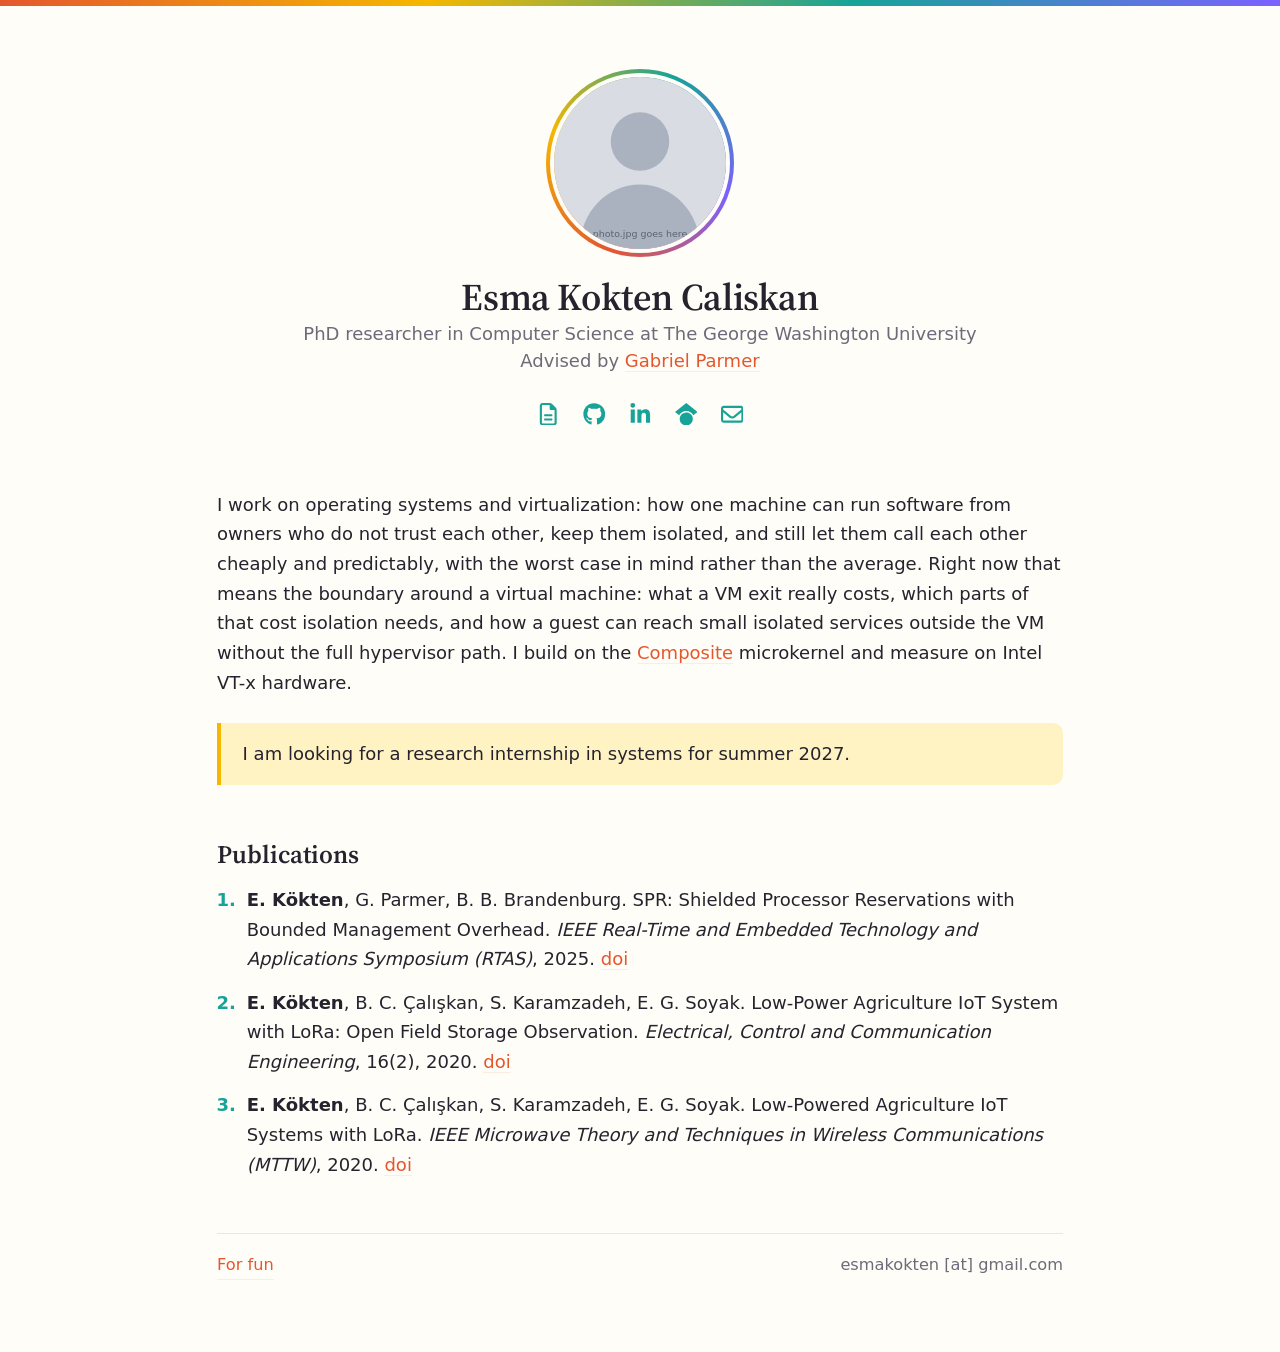
==== index.html @ 6504c2cf "Shorter About, internship callout, brighter palette About cut to one research-only paragraph; the in" ====
<!doctype html>
<html lang="en">
<head>
  <meta charset="utf-8">
  <meta name="viewport" content="width=device-width, initial-scale=1">
  <title>Esma Kokten Caliskan</title>
  <meta name="description" content="Esma Kokten Caliskan, PhD researcher in Computer Science at The George Washington University. Operating systems, virtualization, isolation, real-time systems.">
  <meta name="color-scheme" content="light dark">
  <link rel="preconnect" href="https://fonts.googleapis.com">
  <link rel="preconnect" href="https://fonts.gstatic.com" crossorigin>
  <link rel="stylesheet" href="https://fonts.googleapis.com/css2?family=Source+Serif+4:opsz,wght@8..60,600&display=swap">
  <link rel="stylesheet" href="style.css">
  <!-- Icons: Font Awesome Free 6.5.1, https://fontawesome.com, CC BY 4.0 -->
</head>
<body>
<main>

  <header class="top">
    <!-- Photo: replace photo.svg with a square photo.jpg (about 400x400) and change the src below. -->
    <div class="photo-ring"><img class="photo" src="photo.svg" alt="" width="160" height="160"></div>
    <div>
      <h1>Esma Kokten Caliskan</h1>
      <p class="role">
        PhD researcher in Computer Science at The George Washington University<br>
        Advised by <a href="https://faculty.cs.gwu.edu/gparmer/">Gabriel Parmer</a>
      </p>
    </div>
    <ul class="icons" aria-label="Links">
      <li><a href="cv.pdf" title="CV (PDF)" aria-label="CV (PDF)">
        <svg viewBox="0 0 384 512" aria-hidden="true"><path fill="currentColor" d="M64 464c-8.8 0-16-7.2-16-16V64c0-8.8 7.2-16 16-16H224v80c0 17.7 14.3 32 32 32h80V448c0 8.8-7.2 16-16 16H64zM64 0C28.7 0 0 28.7 0 64V448c0 35.3 28.7 64 64 64H320c35.3 0 64-28.7 64-64V154.5c0-17-6.7-33.3-18.7-45.3L274.7 18.7C262.7 6.7 246.5 0 229.5 0H64zm56 256c-13.3 0-24 10.7-24 24s10.7 24 24 24H264c13.3 0 24-10.7 24-24s-10.7-24-24-24H120zm0 96c-13.3 0-24 10.7-24 24s10.7 24 24 24H264c13.3 0 24-10.7 24-24s-10.7-24-24-24H120z"/></svg>
      </a></li>
      <li><a href="https://github.com/esmakokten" title="GitHub" aria-label="GitHub">
        <svg viewBox="0 0 496 512" aria-hidden="true"><path fill="currentColor" d="M165.9 397.4c0 2-2.3 3.6-5.2 3.6-3.3.3-5.6-1.3-5.6-3.6 0-2 2.3-3.6 5.2-3.6 3-.3 5.6 1.3 5.6 3.6zm-31.1-4.5c-.7 2 1.3 4.3 4.3 4.9 2.6 1 5.6 0 6.2-2s-1.3-4.3-4.3-5.2c-2.6-.7-5.5.3-6.2 2.3zm44.2-1.7c-2.9.7-4.9 2.6-4.6 4.9.3 2 2.9 3.3 5.9 2.6 2.9-.7 4.9-2.6 4.6-4.6-.3-1.9-3-3.2-5.9-2.9zM244.8 8C106.1 8 0 113.3 0 252c0 110.9 69.8 205.8 169.5 239.2 12.8 2.3 17.3-5.6 17.3-12.1 0-6.2-.3-40.4-.3-61.4 0 0-70 15-84.7-29.8 0 0-11.4-29.1-27.8-36.6 0 0-22.9-15.7 1.6-15.4 0 0 24.9 2 38.6 25.8 21.9 38.6 58.6 27.5 72.9 20.9 2.3-16 8.8-27.1 16-33.7-55.9-6.2-112.3-14.3-112.3-110.5 0-27.5 7.6-41.3 23.6-58.9-2.6-6.5-11.1-33.3 2.6-67.9 20.9-6.5 69 27 69 27 20-5.6 41.5-8.5 62.8-8.5s42.8 2.9 62.8 8.5c0 0 48.1-33.6 69-27 13.7 34.7 5.2 61.4 2.6 67.9 16 17.7 25.8 31.5 25.8 58.9 0 96.5-58.9 104.2-114.8 110.5 9.2 7.9 17 22.9 17 46.4 0 33.7-.3 75.4-.3 83.6 0 6.5 4.6 14.4 17.3 12.1C428.2 457.8 496 362.9 496 252 496 113.3 383.5 8 244.8 8zM97.2 352.9c-1.3 1-1 3.3.7 5.2 1.6 1.6 3.9 2.3 5.2 1 1.3-1 1-3.3-.7-5.2-1.6-1.6-3.9-2.3-5.2-1zm-10.8-8.1c-.7 1.3.3 2.9 2.3 3.9 1.6 1 3.6.7 4.3-.7.7-1.3-.3-2.9-2.3-3.9-2-.6-3.6-.3-4.3.7zm32.4 35.6c-1.6 1.3-1 4.3 1.3 6.2 2.3 2.3 5.2 2.6 6.5 1 1.3-1.3.7-4.3-1.3-6.2-2.2-2.3-5.2-2.6-6.5-1zm-11.4-14.7c-1.6 1-1.6 3.6 0 5.9 1.6 2.3 4.3 3.3 5.6 2.3 1.6-1.3 1.6-3.9 0-6.2-1.4-2.3-4-3.3-5.6-2z"/></svg>
      </a></li>
      <li><a href="https://www.linkedin.com/in/esmakokten" title="LinkedIn" aria-label="LinkedIn">
        <svg viewBox="0 0 448 512" aria-hidden="true"><path fill="currentColor" d="M100.28 448H7.4V148.9h92.88zM53.79 108.1C24.09 108.1 0 83.5 0 53.8a53.79 53.79 0 0 1 107.58 0c0 29.7-24.1 54.3-53.79 54.3zM447.9 448h-92.68V302.4c0-34.7-.7-79.2-48.29-79.2-48.29 0-55.69 37.7-55.69 76.7V448h-92.78V148.9h89.08v40.8h1.3c12.4-23.5 42.69-48.3 87.88-48.3 94 0 111.28 61.9 111.28 142.3V448z"/></svg>
      </a></li>
      <li><a href="https://scholar.google.com/scholar?q=%22E+K%C3%B6kten%22" title="Google Scholar" aria-label="Google Scholar">
        <svg viewBox="0 0 512 512" aria-hidden="true"><path fill="currentColor" d="M390.9 298.5c0 0 0 .1 .1 .1c9.2 19.4 14.4 41.1 14.4 64C405.3 445.1 338.5 512 256 512s-149.3-66.9-149.3-149.3c0-22.9 5.2-44.6 14.4-64h0c1.7-3.6 3.6-7.2 5.6-10.7c4.4-7.6 9.4-14.7 15-21.3c27.4-32.6 68.5-53.3 114.4-53.3c33.6 0 64.6 11.1 89.6 29.9c9.1 6.9 17.4 14.7 24.8 23.5c5.6 6.6 10.6 13.8 15 21.3c2 3.4 3.8 7 5.5 10.5zm26.4-18.8c-30.1-58.4-91-98.4-161.3-98.4s-131.2 40-161.3 98.4L0 202.7 256 0 512 202.7l-94.7 77.1z"/></svg>
      </a></li>
      <li><a href="mailto:esmakokten@gmail.com" title="Email" aria-label="Email">
        <svg viewBox="0 0 512 512" aria-hidden="true"><path fill="currentColor" d="M64 112c-8.8 0-16 7.2-16 16v22.1L220.5 291.7c20.7 17 50.4 17 71.1 0L464 150.1V128c0-8.8-7.2-16-16-16H64zM48 212.2V384c0 8.8 7.2 16 16 16H448c8.8 0 16-7.2 16-16V212.2L322 328.8c-38.4 31.5-93.7 31.5-132 0L48 212.2zM0 128C0 92.7 28.7 64 64 64H448c35.3 0 64 28.7 64 64V384c0 35.3-28.7 64-64 64H64c-35.3 0-64-28.7-64-64V128z"/></svg>
      </a></li>
    </ul>
  </header>

  <section aria-label="About">
    <p>I work on operating systems and virtualization: how one machine can run software from owners who do not trust each other, keep them isolated, and still let them call each other cheaply and predictably, with the worst case in mind rather than the average. Right now that means the boundary around a virtual machine: what a VM exit really costs, which parts of that cost isolation needs, and how a guest can reach small isolated services outside the VM without the full hypervisor path. I build on the <a href="https://composite.seas.gwu.edu/">Composite</a> microkernel and measure on Intel VT-x hardware.</p>
    <p class="callout">I am looking for a research internship in systems for summer 2027.</p>
  </section>

  <section aria-labelledby="pubs">
    <h2 id="pubs">Publications</h2>
    <ol class="pubs">
      <li><span class="me">E. Kökten</span>, G. Parmer, B. B. Brandenburg. SPR: Shielded Processor Reservations with Bounded Management Overhead. <i>IEEE Real-Time and Embedded Technology and Applications Symposium (RTAS)</i>, 2025. <a href="https://doi.org/10.1109/RTAS65571.2025.00008">doi</a></li>
      <li><span class="me">E. Kökten</span>, B. C. Çalışkan, S. Karamzadeh, E. G. Soyak. Low-Power Agriculture IoT System with LoRa: Open Field Storage Observation. <i>Electrical, Control and Communication Engineering</i>, 16(2), 2020. <a href="https://doi.org/10.2478/ecce-2020-0013">doi</a></li>
      <li><span class="me">E. Kökten</span>, B. C. Çalışkan, S. Karamzadeh, E. G. Soyak. Low-Powered Agriculture IoT Systems with LoRa. <i>IEEE Microwave Theory and Techniques in Wireless Communications (MTTW)</i>, 2020. <a href="https://doi.org/10.1109/MTTW51045.2020.9244927">doi</a></li>
    </ol>
  </section>

  <footer>
    <a href="fun.html">For fun</a>
    <span>esmakokten [at] gmail.com</span>
  </footer>

</main>
</body>
</html>
---- style.css ----
/* esmakokten.github.io — plain HTML and CSS, no build step. */

:root {
  --bg: #fffdf7;
  --fg: #26232e;
  --muted: #6f6a7a;
  --line: #ece7dd;
  --coral: #e4572e;
  --yellow: #f5b700;
  --teal: #17a398;
  --violet: #7b61ff;
  --accent: var(--coral);
  --accent-soft: rgba(228, 87, 46, 0.10);
  --icon: var(--teal);
  --callout-bg: #fff3c4;
  --callout-line: var(--yellow);
  --serif: "Source Serif 4", ui-serif, "Iowan Old Style", Georgia, "Times New Roman", serif;
  --sans: system-ui, -apple-system, "Segoe UI", Roboto, "Helvetica Neue", Arial, sans-serif;
}

@media (prefers-color-scheme: dark) {
  :root {
    --bg: #1b1a22;
    --fg: #ece9f1;
    --muted: #a39eb0;
    --line: #322f3c;
    --coral: #ff8a65;
    --yellow: #ffd54a;
    --teal: #4fd1c5;
    --violet: #a899ff;
    --accent-soft: rgba(255, 138, 101, 0.14);
    --callout-bg: rgba(255, 213, 74, 0.14);
  }
}

* { box-sizing: border-box; }

html { font-size: 18px; }

body {
  margin: 0;
  background: var(--bg);
  color: var(--fg);
  font-family: var(--sans);
  line-height: 1.65;
  -webkit-font-smoothing: antialiased;
}

/* A thin colour stripe along the top of every page */
body::before {
  content: "";
  display: block;
  height: 6px;
  background: linear-gradient(90deg, var(--coral), var(--yellow), var(--teal), var(--violet));
}

main {
  max-width: 50rem;
  margin: 0 auto;
  padding: 3.5rem 1.5rem 4rem;
  display: flex;
  flex-direction: column;
  gap: 3rem;
}

h1, h2, h3 {
  font-family: var(--serif);
  font-weight: 600;
  line-height: 1.2;
  margin: 0;
  text-wrap: balance;
}

h1 { font-size: 2.1rem; letter-spacing: -0.01em; }
h2 { font-size: 1.4rem; margin-bottom: 0.9rem; }

p { margin: 0; }
section p + p { margin-top: 0.9rem; }

a {
  color: var(--accent);
  text-decoration: none;
  border-bottom: 1px solid var(--accent-soft);
}
a:hover, a:focus-visible { border-bottom-color: var(--accent); }
a:focus-visible { outline: 2px solid var(--accent); outline-offset: 2px; }

/* Header: photo, name and links, all centered */

.top {
  display: flex;
  flex-direction: column;
  align-items: center;
  text-align: center;
  gap: 1rem;
}

.photo-ring {
  padding: 4px;
  border-radius: 50%;
  background: conic-gradient(from 200deg, var(--coral), var(--yellow), var(--teal), var(--violet), var(--coral));
}

.photo {
  width: 10rem;
  height: 10rem;
  border-radius: 50%;
  object-fit: cover;
  display: block;
  border: 4px solid var(--bg);
}

.role {
  color: var(--muted);
  line-height: 1.5;
}

.icons {
  list-style: none;
  margin: 0;
  padding: 0;
  display: flex;
  justify-content: center;
  gap: 0.15rem;
}

.icons a {
  display: grid;
  place-items: center;
  width: 2.4rem;
  height: 2.4rem;
  border: 0;
  border-radius: 0.5rem;
  color: var(--icon);
}
.icons a:hover, .icons a:focus-visible {
  color: var(--accent);
  background: var(--accent-soft);
}
.icons svg { width: 1.25rem; height: 1.25rem; }

/* Callout */

.callout {
  background: var(--callout-bg);
  border-left: 4px solid var(--callout-line);
  border-radius: 0 10px 10px 0;
  padding: 0.9rem 1.2rem;
  font-weight: 500;
}
section p + .callout { margin-top: 1.4rem; }

/* Publications */

.pubs {
  margin: 0;
  padding-left: 1.4rem;
  display: flex;
  flex-direction: column;
  gap: 0.75rem;
}
.pubs li { padding-left: 0.25rem; }
.pubs li::marker { color: var(--teal); font-weight: 600; }
.me { font-weight: 600; }

/* Footer: "For fun" on the left, email on the right */

footer {
  border-top: 1px solid var(--line);
  padding-top: 1rem;
  display: flex;
  justify-content: space-between;
  flex-wrap: wrap;
  gap: 0.5rem 1.5rem;
  color: var(--muted);
  font-size: 0.9rem;
}

/* For fun page */

.home { font-size: 0.95rem; color: var(--muted); align-self: flex-start; }
.page-title { font-size: 2rem; margin-bottom: 0.5rem; }
.fun {
  display: grid;
  grid-template-columns: repeat(auto-fill, minmax(14rem, 1fr));
  gap: 2rem;
  margin-top: 1.5rem;
}
.fun-item { display: flex; flex-direction: column; gap: 0.6rem; }
.fun-item h3 { font-size: 1.1rem; }
.fun-item p { font-size: 0.95rem; color: var(--muted); }
.ph {
  aspect-ratio: 4 / 3;
  width: 100%;
  border-radius: 10px;
  background: var(--line);
  display: grid;
  place-items: center;
  color: var(--muted);
  font-size: 0.85rem;
}
.fun-item:nth-child(1) .ph { background: rgba(228, 87, 46, 0.12); }
.fun-item:nth-child(2) .ph { background: rgba(23, 163, 152, 0.12); }
.fun-item:nth-child(3) .ph { background: rgba(123, 97, 255, 0.12); }

@media (max-width: 600px) {
  html { font-size: 16.5px; }
  main { padding-top: 2.5rem; }
  .photo { width: 8rem; height: 8rem; }
  h1 { font-size: 1.8rem; }
}

@media (prefers-reduced-motion: reduce) {
  * { transition: none !important; }
}
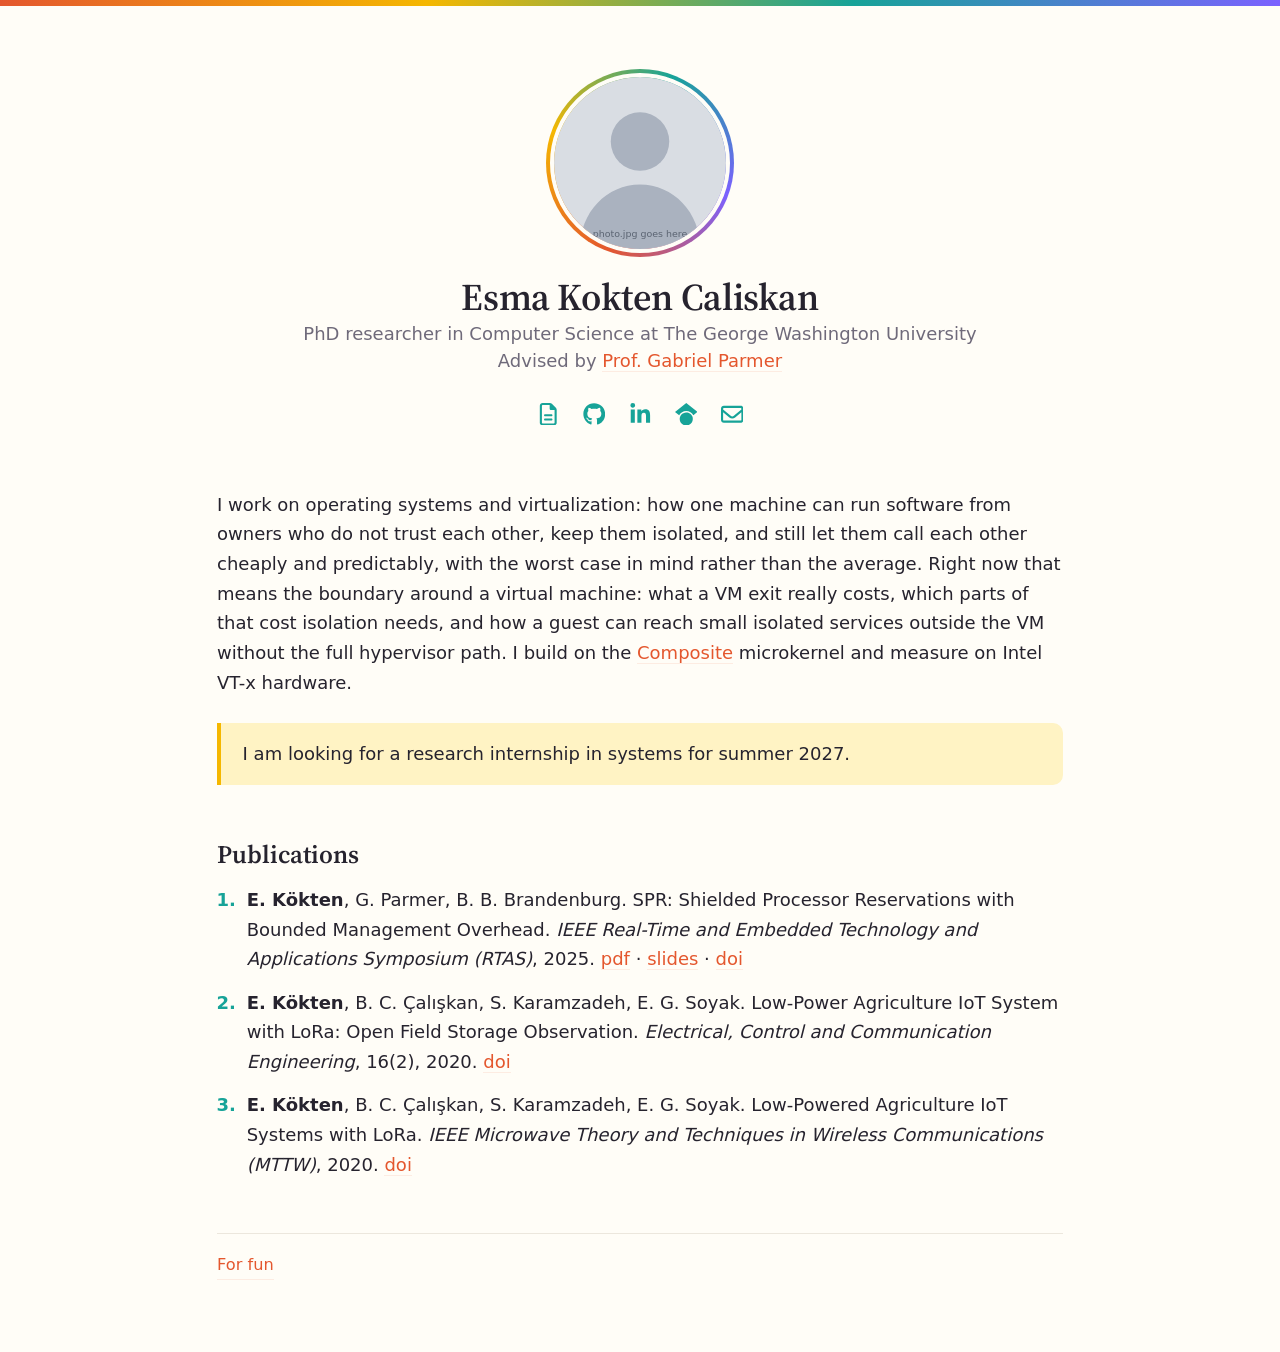
==== commit c0bd9946: "SPR paper and slides, Prof. title, email off the footer Adds papers/rtas25-spr.pdf (camera-ready, sa" ====
--- a/index.html
+++ b/index.html
@@ -22,7 +22,7 @@
       <h1>Esma Kokten Caliskan</h1>
       <p class="role">
         PhD researcher in Computer Science at The George Washington University<br>
-        Advised by <a href="https://faculty.cs.gwu.edu/gparmer/">Gabriel Parmer</a>
+        Advised by <a href="https://faculty.cs.gwu.edu/gparmer/">Prof. Gabriel Parmer</a>
       </p>
     </div>
     <ul class="icons" aria-label="Links">
@@ -52,7 +52,7 @@
   <section aria-labelledby="pubs">
     <h2 id="pubs">Publications</h2>
     <ol class="pubs">
-      <li><span class="me">E. Kökten</span>, G. Parmer, B. B. Brandenburg. SPR: Shielded Processor Reservations with Bounded Management Overhead. <i>IEEE Real-Time and Embedded Technology and Applications Symposium (RTAS)</i>, 2025. <a href="https://doi.org/10.1109/RTAS65571.2025.00008">doi</a></li>
+      <li><span class="me">E. Kökten</span>, G. Parmer, B. B. Brandenburg. SPR: Shielded Processor Reservations with Bounded Management Overhead. <i>IEEE Real-Time and Embedded Technology and Applications Symposium (RTAS)</i>, 2025. <a href="papers/rtas25-spr.pdf">pdf</a> · <a href="papers/rtas25-spr-slides.pdf">slides</a> · <a href="https://doi.org/10.1109/RTAS65571.2025.00008">doi</a></li>
       <li><span class="me">E. Kökten</span>, B. C. Çalışkan, S. Karamzadeh, E. G. Soyak. Low-Power Agriculture IoT System with LoRa: Open Field Storage Observation. <i>Electrical, Control and Communication Engineering</i>, 16(2), 2020. <a href="https://doi.org/10.2478/ecce-2020-0013">doi</a></li>
       <li><span class="me">E. Kökten</span>, B. C. Çalışkan, S. Karamzadeh, E. G. Soyak. Low-Powered Agriculture IoT Systems with LoRa. <i>IEEE Microwave Theory and Techniques in Wireless Communications (MTTW)</i>, 2020. <a href="https://doi.org/10.1109/MTTW51045.2020.9244927">doi</a></li>
     </ol>
@@ -60,7 +60,6 @@
 
   <footer>
     <a href="fun.html">For fun</a>
-    <span>esmakokten [at] gmail.com</span>
   </footer>
 
 </main>
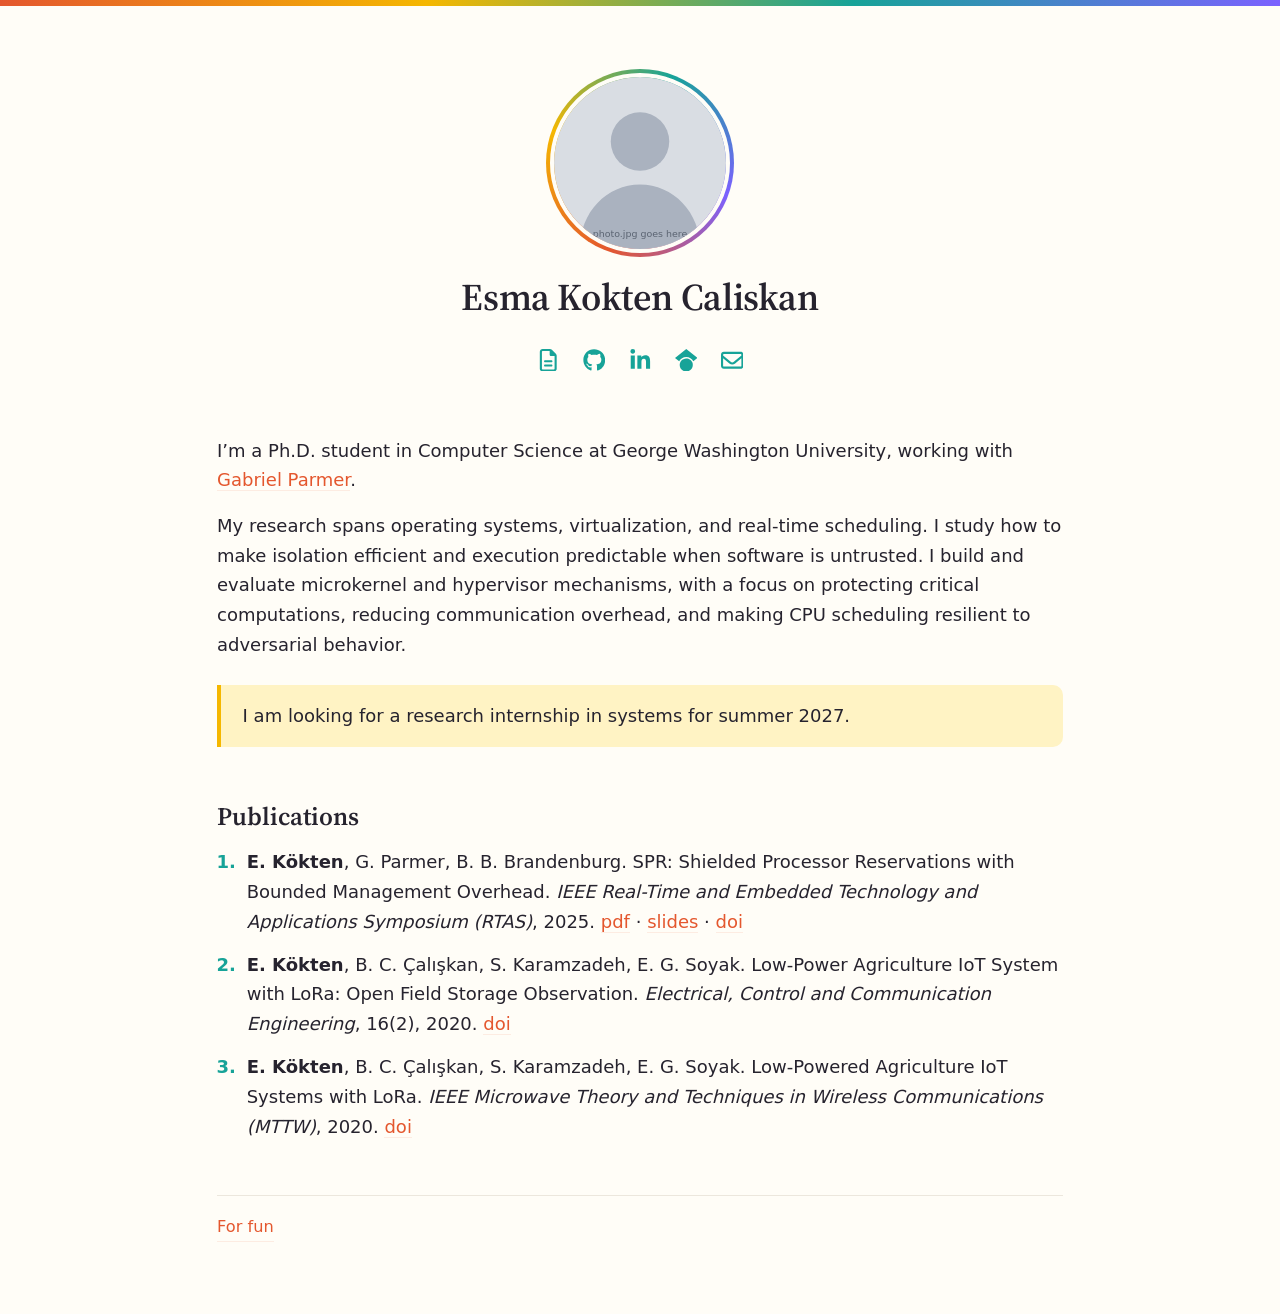
==== commit ef3532fd: "Drop the role line under the name; new intro text Co-Authored-By: Claude Fable 5.1 <noreply@anthropi" ====
--- a/index.html
+++ b/index.html
@@ -4,7 +4,7 @@
   <meta charset="utf-8">
   <meta name="viewport" content="width=device-width, initial-scale=1">
   <title>Esma Kokten Caliskan</title>
-  <meta name="description" content="Esma Kokten Caliskan, PhD researcher in Computer Science at The George Washington University. Operating systems, virtualization, isolation, real-time systems.">
+  <meta name="description" content="Esma Kokten Caliskan, Ph.D. student in Computer Science at George Washington University. Operating systems, virtualization, isolation, real-time scheduling.">
   <meta name="color-scheme" content="light dark">
   <link rel="preconnect" href="https://fonts.googleapis.com">
   <link rel="preconnect" href="https://fonts.gstatic.com" crossorigin>
@@ -18,13 +18,7 @@
   <header class="top">
     <!-- Photo: replace photo.svg with a square photo.jpg (about 400x400) and change the src below. -->
     <div class="photo-ring"><img class="photo" src="photo.svg" alt="" width="160" height="160"></div>
-    <div>
-      <h1>Esma Kokten Caliskan</h1>
-      <p class="role">
-        PhD researcher in Computer Science at The George Washington University<br>
-        Advised by <a href="https://faculty.cs.gwu.edu/gparmer/">Prof. Gabriel Parmer</a>
-      </p>
-    </div>
+    <h1>Esma Kokten Caliskan</h1>
     <ul class="icons" aria-label="Links">
       <li><a href="cv.pdf" title="CV (PDF)" aria-label="CV (PDF)">
         <svg viewBox="0 0 384 512" aria-hidden="true"><path fill="currentColor" d="M64 464c-8.8 0-16-7.2-16-16V64c0-8.8 7.2-16 16-16H224v80c0 17.7 14.3 32 32 32h80V448c0 8.8-7.2 16-16 16H64zM64 0C28.7 0 0 28.7 0 64V448c0 35.3 28.7 64 64 64H320c35.3 0 64-28.7 64-64V154.5c0-17-6.7-33.3-18.7-45.3L274.7 18.7C262.7 6.7 246.5 0 229.5 0H64zm56 256c-13.3 0-24 10.7-24 24s10.7 24 24 24H264c13.3 0 24-10.7 24-24s-10.7-24-24-24H120zm0 96c-13.3 0-24 10.7-24 24s10.7 24 24 24H264c13.3 0 24-10.7 24-24s-10.7-24-24-24H120z"/></svg>
@@ -45,7 +39,8 @@
   </header>
 
   <section aria-label="About">
-    <p>I work on operating systems and virtualization: how one machine can run software from owners who do not trust each other, keep them isolated, and still let them call each other cheaply and predictably, with the worst case in mind rather than the average. Right now that means the boundary around a virtual machine: what a VM exit really costs, which parts of that cost isolation needs, and how a guest can reach small isolated services outside the VM without the full hypervisor path. I build on the <a href="https://composite.seas.gwu.edu/">Composite</a> microkernel and measure on Intel VT-x hardware.</p>
+    <p>I’m a Ph.D. student in Computer Science at George Washington University, working with <a href="https://faculty.cs.gwu.edu/gparmer/">Gabriel Parmer</a>.</p>
+    <p>My research spans operating systems, virtualization, and real-time scheduling. I study how to make isolation efficient and execution predictable when software is untrusted. I build and evaluate microkernel and hypervisor mechanisms, with a focus on protecting critical computations, reducing communication overhead, and making CPU scheduling resilient to adversarial behavior.</p>
     <p class="callout">I am looking for a research internship in systems for summer 2027.</p>
   </section>
 
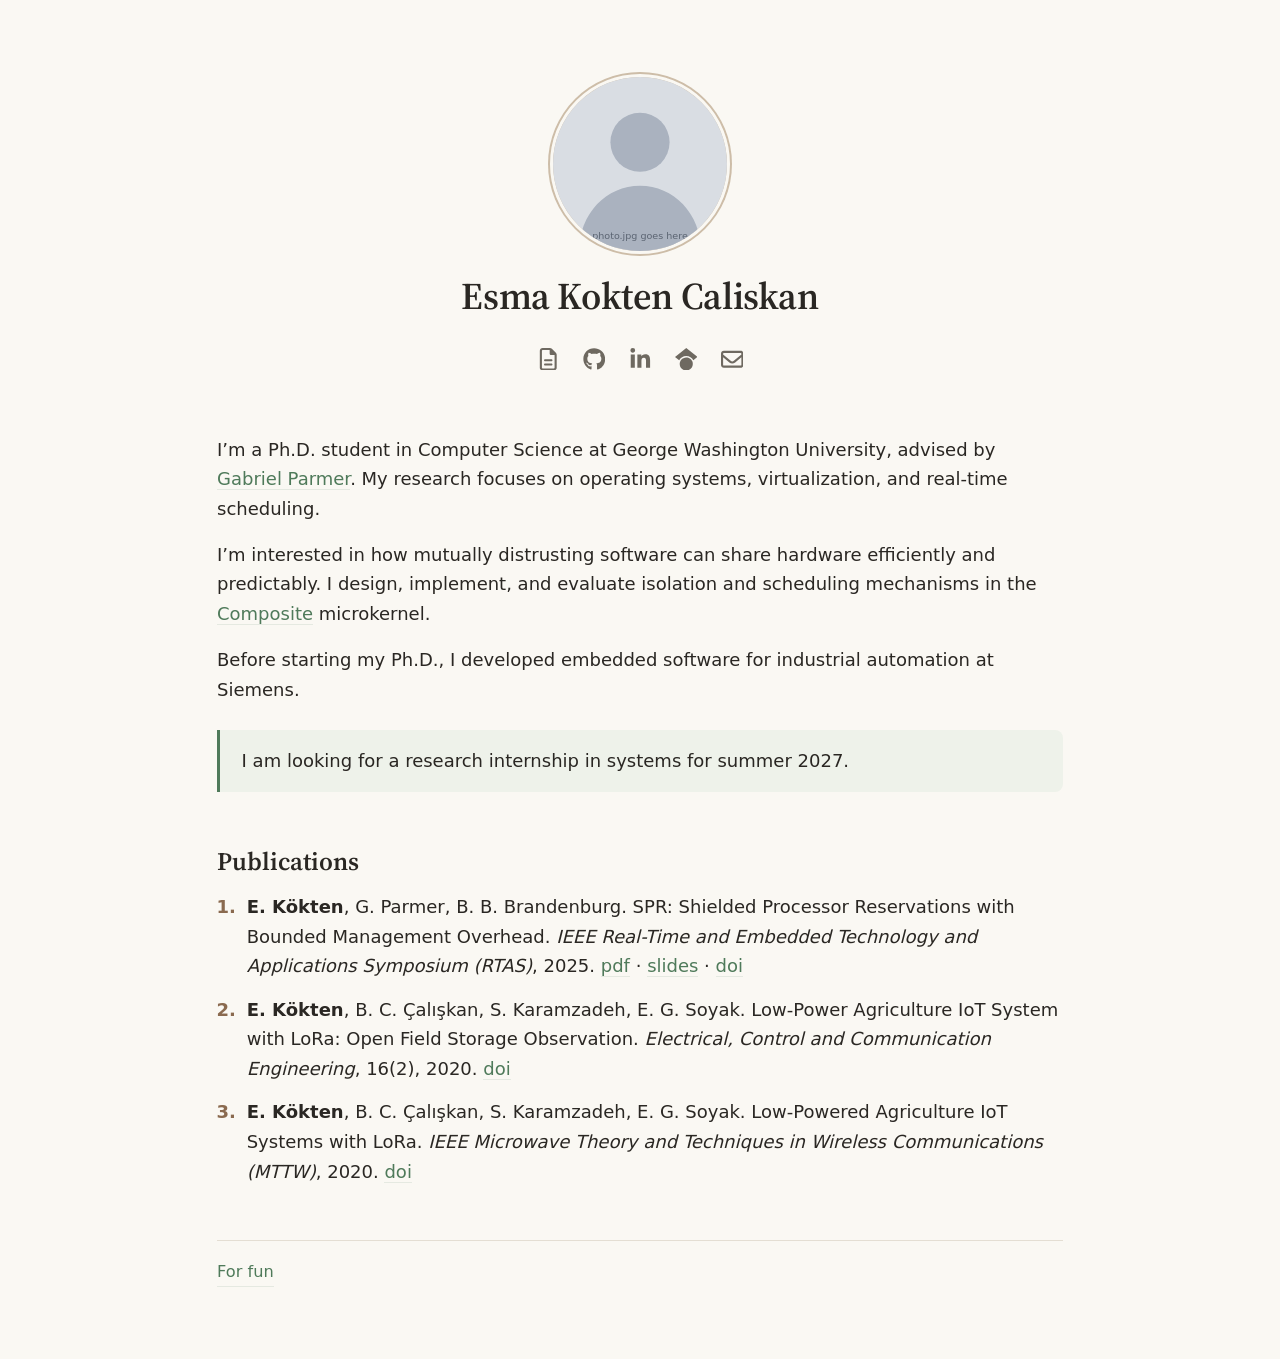
==== commit 273baa66: "Natural palette (paper, moss green, a touch of walnut); new intro text Co-Authored-By: Claude Fable " ====
--- a/index.html
+++ b/index.html
@@ -39,8 +39,9 @@
   </header>
 
   <section aria-label="About">
-    <p>I’m a Ph.D. student in Computer Science at George Washington University, working with <a href="https://faculty.cs.gwu.edu/gparmer/">Gabriel Parmer</a>.</p>
-    <p>My research spans operating systems, virtualization, and real-time scheduling. I study how to make isolation efficient and execution predictable when software is untrusted. I build and evaluate microkernel and hypervisor mechanisms, with a focus on protecting critical computations, reducing communication overhead, and making CPU scheduling resilient to adversarial behavior.</p>
+    <p>I’m a Ph.D. student in Computer Science at George Washington University, advised by <a href="https://faculty.cs.gwu.edu/gparmer/">Gabriel Parmer</a>. My research focuses on operating systems, virtualization, and real-time scheduling.</p>
+    <p>I’m interested in how mutually distrusting software can share hardware efficiently and predictably. I design, implement, and evaluate isolation and scheduling mechanisms in the <a href="https://composite.seas.gwu.edu/">Composite</a> microkernel.</p>
+    <p>Before starting my Ph.D., I developed embedded software for industrial automation at Siemens.</p>
     <p class="callout">I am looking for a research internship in systems for summer 2027.</p>
   </section>
 
--- a/style.css
+++ b/style.css
@@ -1,35 +1,30 @@
 /* esmakokten.github.io — plain HTML and CSS, no build step. */
 
 :root {
-  --bg: #fffdf7;
-  --fg: #26232e;
-  --muted: #6f6a7a;
-  --line: #ece7dd;
-  --coral: #e4572e;
-  --yellow: #f5b700;
-  --teal: #17a398;
-  --violet: #7b61ff;
-  --accent: var(--coral);
-  --accent-soft: rgba(228, 87, 46, 0.10);
-  --icon: var(--teal);
-  --callout-bg: #fff3c4;
-  --callout-line: var(--yellow);
+  --bg: #faf8f3;          /* warm paper */
+  --fg: #2a2723;          /* near-black with a little warmth */
+  --muted: #6e6960;
+  --line: #e4ded3;
+  --green: #4f7a5a;       /* moss: links, callout bar */
+  --green-soft: rgba(79, 122, 90, 0.12);
+  --brown: #8a6a4f;       /* walnut: list numbers */
+  --tan: #cdbda8;         /* photo ring */
+  --callout-bg: #eef2ea;  /* pale sage */
   --serif: "Source Serif 4", ui-serif, "Iowan Old Style", Georgia, "Times New Roman", serif;
   --sans: system-ui, -apple-system, "Segoe UI", Roboto, "Helvetica Neue", Arial, sans-serif;
 }
 
 @media (prefers-color-scheme: dark) {
   :root {
-    --bg: #1b1a22;
-    --fg: #ece9f1;
-    --muted: #a39eb0;
-    --line: #322f3c;
-    --coral: #ff8a65;
-    --yellow: #ffd54a;
-    --teal: #4fd1c5;
-    --violet: #a899ff;
-    --accent-soft: rgba(255, 138, 101, 0.14);
-    --callout-bg: rgba(255, 213, 74, 0.14);
+    --bg: #1d1b18;
+    --fg: #e8e3da;
+    --muted: #a39c90;
+    --line: #35312b;
+    --green: #8fbf96;
+    --green-soft: rgba(143, 191, 150, 0.14);
+    --brown: #b89a7c;
+    --tan: #6b5a48;
+    --callout-bg: rgba(143, 191, 150, 0.10);
   }
 }
 
@@ -46,18 +41,10 @@
   -webkit-font-smoothing: antialiased;
 }
 
-/* A thin colour stripe along the top of every page */
-body::before {
-  content: "";
-  display: block;
-  height: 6px;
-  background: linear-gradient(90deg, var(--coral), var(--yellow), var(--teal), var(--violet));
-}
-
 main {
   max-width: 50rem;
   margin: 0 auto;
-  padding: 3.5rem 1.5rem 4rem;
+  padding: 4rem 1.5rem 4rem;
   display: flex;
   flex-direction: column;
   gap: 3rem;
@@ -78,12 +65,12 @@
 section p + p { margin-top: 0.9rem; }
 
 a {
-  color: var(--accent);
+  color: var(--green);
   text-decoration: none;
-  border-bottom: 1px solid var(--accent-soft);
+  border-bottom: 1px solid var(--green-soft);
 }
-a:hover, a:focus-visible { border-bottom-color: var(--accent); }
-a:focus-visible { outline: 2px solid var(--accent); outline-offset: 2px; }
+a:hover, a:focus-visible { border-bottom-color: var(--green); }
+a:focus-visible { outline: 2px solid var(--green); outline-offset: 2px; }
 
 /* Header: photo, name and links, all centered */
 
@@ -96,9 +83,9 @@
 }
 
 .photo-ring {
-  padding: 4px;
+  padding: 2px;
   border-radius: 50%;
-  background: conic-gradient(from 200deg, var(--coral), var(--yellow), var(--teal), var(--violet), var(--coral));
+  background: var(--tan);
 }
 
 .photo {
@@ -107,12 +94,7 @@
   border-radius: 50%;
   object-fit: cover;
   display: block;
-  border: 4px solid var(--bg);
-}
-
-.role {
-  color: var(--muted);
-  line-height: 1.5;
+  border: 3px solid var(--bg);
 }
 
 .icons {
@@ -131,11 +113,11 @@
   height: 2.4rem;
   border: 0;
   border-radius: 0.5rem;
-  color: var(--icon);
+  color: var(--muted);
 }
 .icons a:hover, .icons a:focus-visible {
-  color: var(--accent);
-  background: var(--accent-soft);
+  color: var(--green);
+  background: var(--green-soft);
 }
 .icons svg { width: 1.25rem; height: 1.25rem; }
 
@@ -143,8 +125,8 @@
 
 .callout {
   background: var(--callout-bg);
-  border-left: 4px solid var(--callout-line);
-  border-radius: 0 10px 10px 0;
+  border-left: 3px solid var(--green);
+  border-radius: 0 8px 8px 0;
   padding: 0.9rem 1.2rem;
   font-weight: 500;
 }
@@ -160,10 +142,10 @@
   gap: 0.75rem;
 }
 .pubs li { padding-left: 0.25rem; }
-.pubs li::marker { color: var(--teal); font-weight: 600; }
+.pubs li::marker { color: var(--brown); font-weight: 600; }
 .me { font-weight: 600; }
 
-/* Footer: "For fun" on the left, email on the right */
+/* Footer */
 
 footer {
   border-top: 1px solid var(--line);
@@ -192,16 +174,16 @@
 .ph {
   aspect-ratio: 4 / 3;
   width: 100%;
-  border-radius: 10px;
+  border-radius: 8px;
   background: var(--line);
   display: grid;
   place-items: center;
   color: var(--muted);
   font-size: 0.85rem;
 }
-.fun-item:nth-child(1) .ph { background: rgba(228, 87, 46, 0.12); }
-.fun-item:nth-child(2) .ph { background: rgba(23, 163, 152, 0.12); }
-.fun-item:nth-child(3) .ph { background: rgba(123, 97, 255, 0.12); }
+.fun-item:nth-child(1) .ph { background: var(--callout-bg); }
+.fun-item:nth-child(2) .ph { background: rgba(138, 106, 79, 0.12); }
+.fun-item:nth-child(3) .ph { background: var(--line); }
 
 @media (max-width: 600px) {
   html { font-size: 16.5px; }
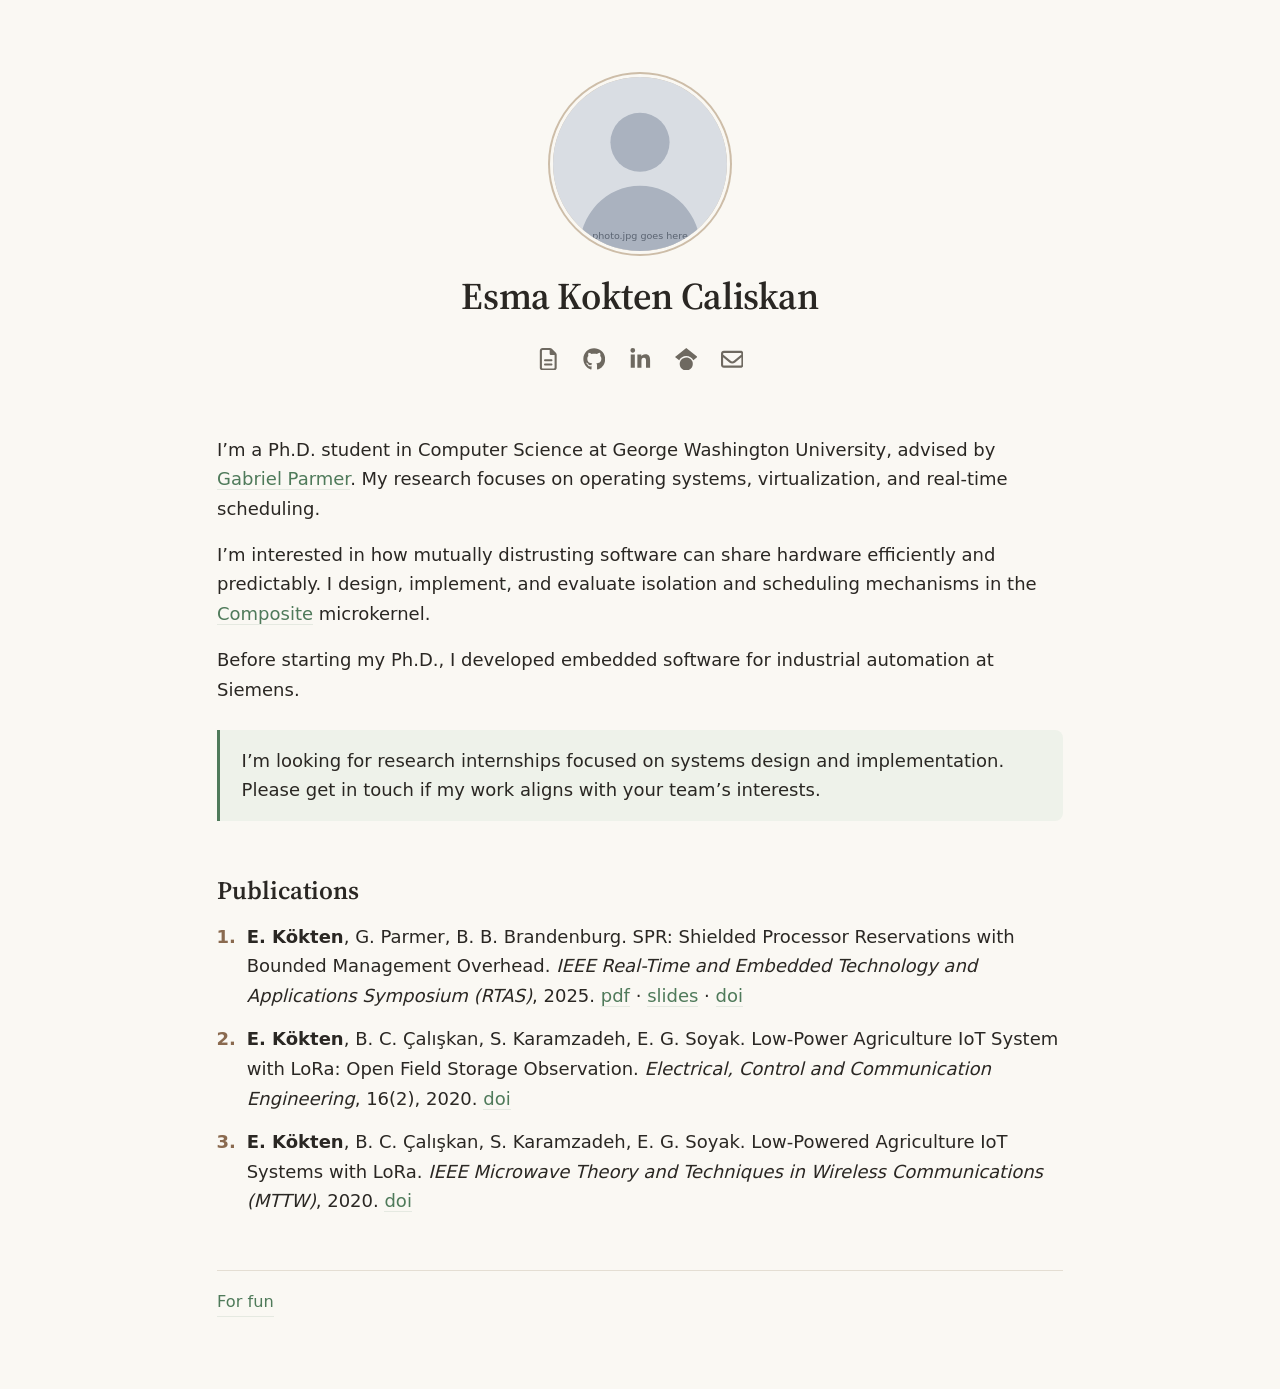
==== commit d63d7f9c: "New wording for the internship callout Co-Authored-By: Claude Fable 5.1 <noreply@anthropic.com>" ====
--- a/index.html
+++ b/index.html
@@ -42,7 +42,7 @@
     <p>I’m a Ph.D. student in Computer Science at George Washington University, advised by <a href="https://faculty.cs.gwu.edu/gparmer/">Gabriel Parmer</a>. My research focuses on operating systems, virtualization, and real-time scheduling.</p>
     <p>I’m interested in how mutually distrusting software can share hardware efficiently and predictably. I design, implement, and evaluate isolation and scheduling mechanisms in the <a href="https://composite.seas.gwu.edu/">Composite</a> microkernel.</p>
     <p>Before starting my Ph.D., I developed embedded software for industrial automation at Siemens.</p>
-    <p class="callout">I am looking for a research internship in systems for summer 2027.</p>
+    <p class="callout">I’m looking for research internships focused on systems design and implementation. Please get in touch if my work aligns with your team’s interests.</p>
   </section>
 
   <section aria-labelledby="pubs">
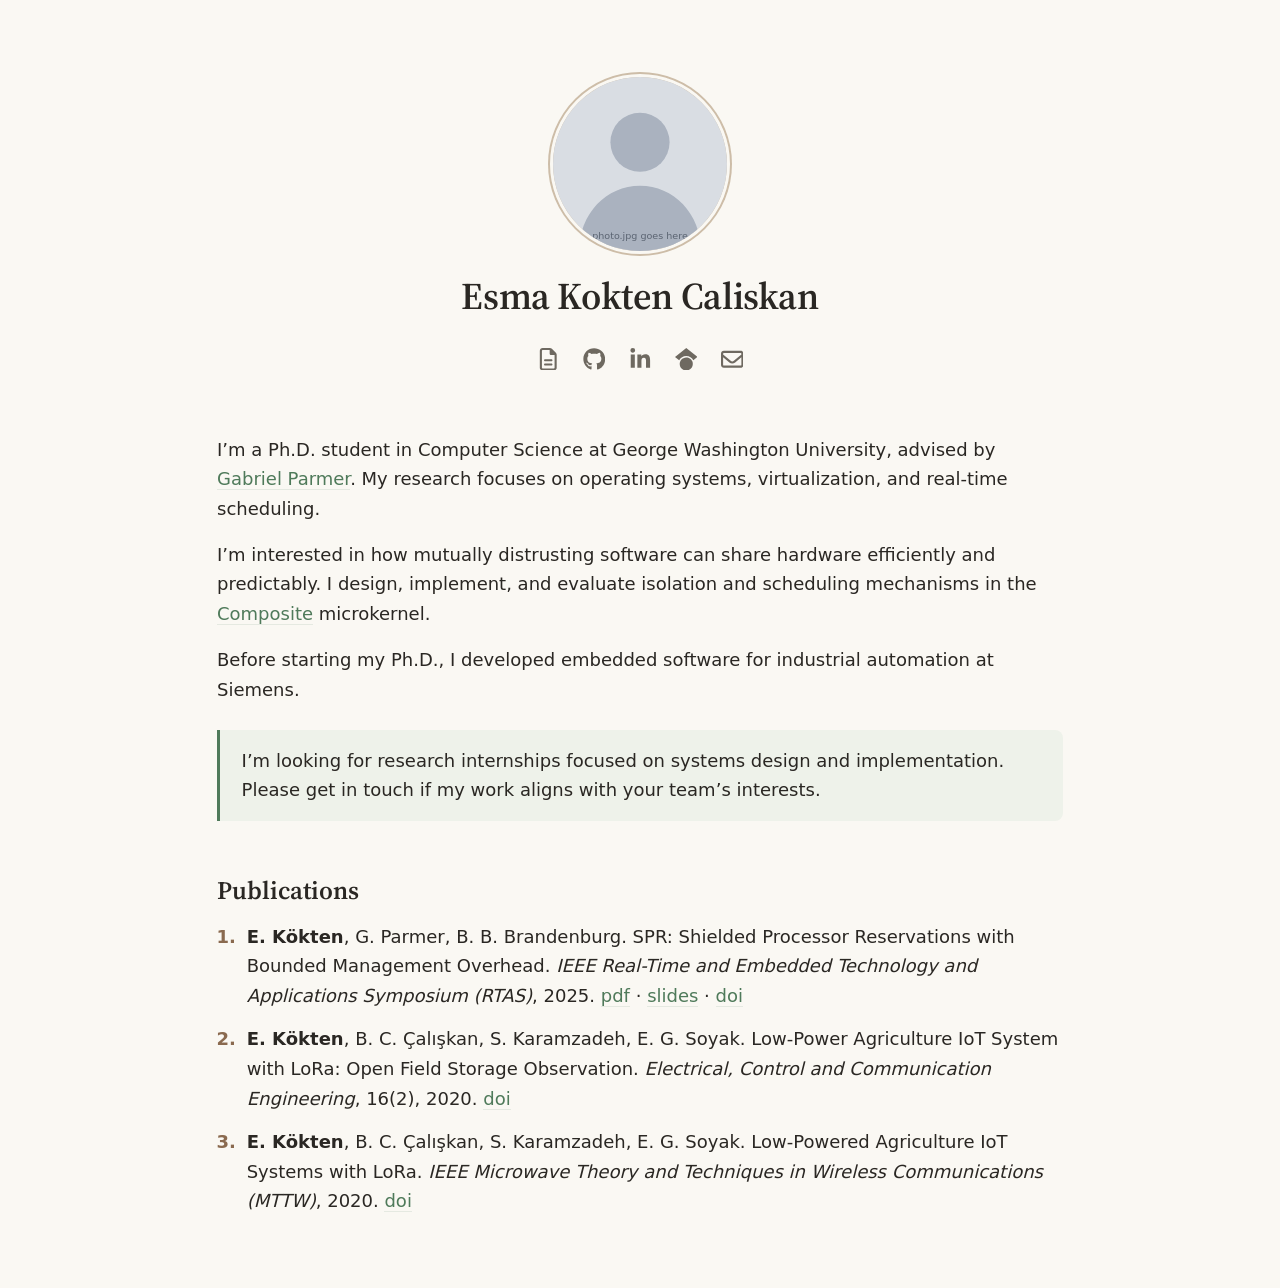
==== commit 47947b41: "Take the For fun page off the site until it has content Co-Authored-By: Claude Fable 5.1 <noreply@an" ====
--- a/index.html
+++ b/index.html
@@ -54,10 +54,6 @@
     </ol>
   </section>
 
-  <footer>
-    <a href="fun.html">For fun</a>
-  </footer>
-
 </main>
 </body>
 </html>
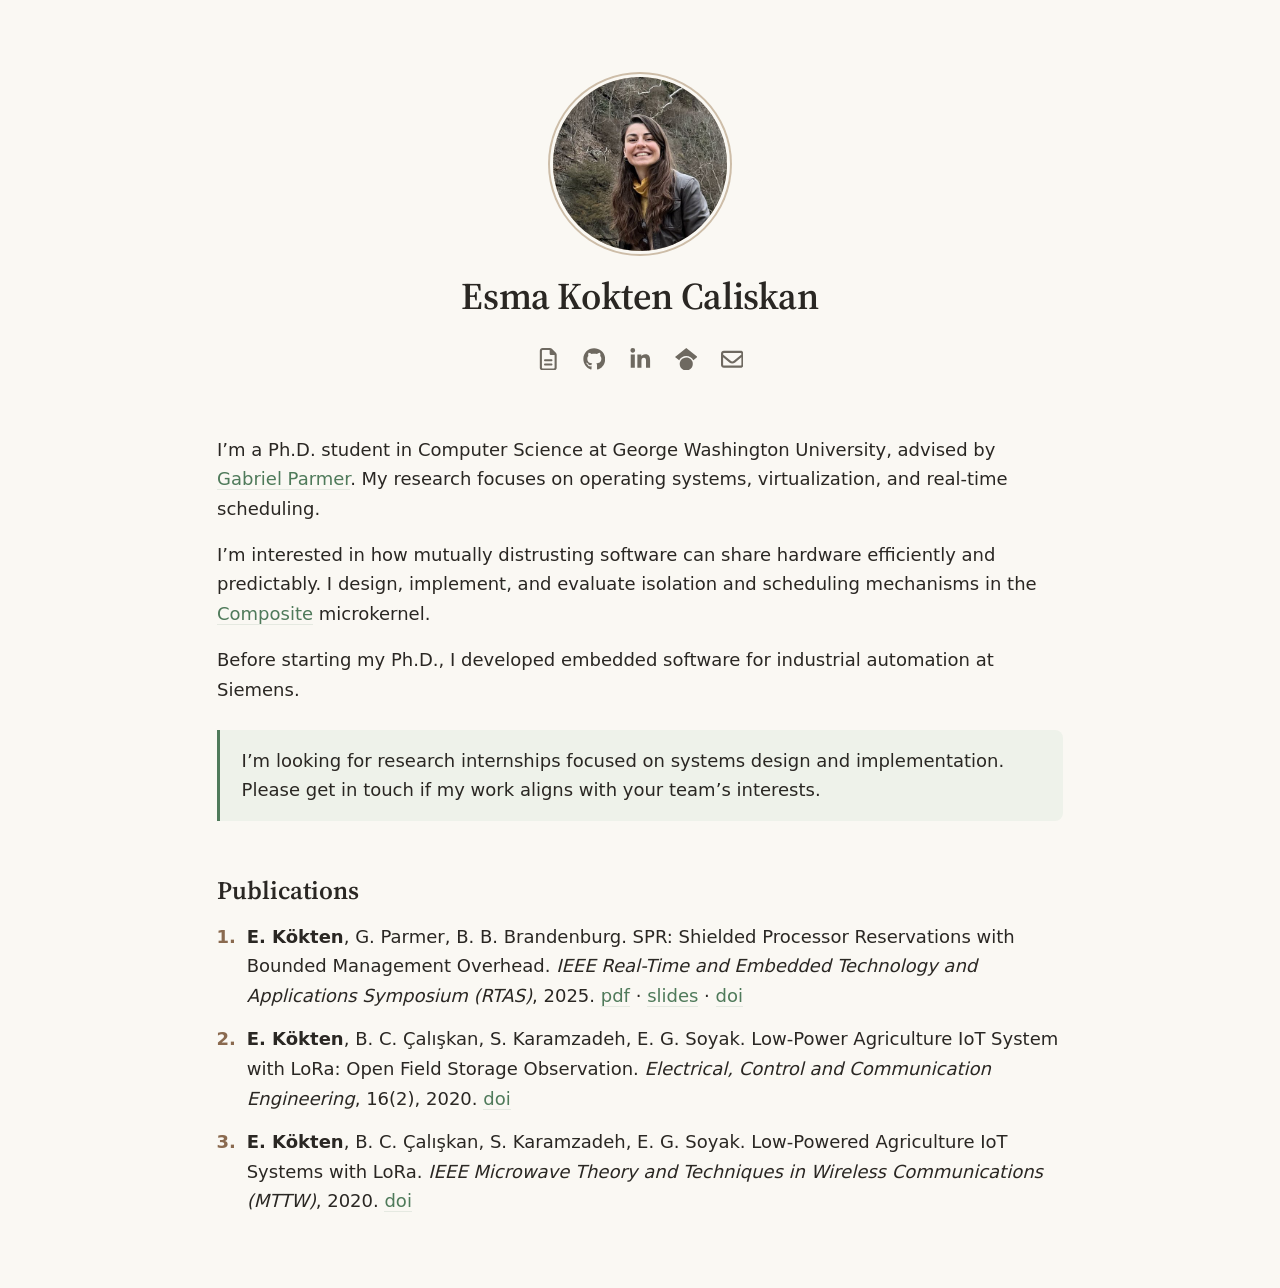
==== commit 8b61be7d: "Profile photo Co-Authored-By: Claude Fable 5.1 <noreply@anthropic.com>" ====
--- a/index.html
+++ b/index.html
@@ -16,8 +16,8 @@
 <main>
 
   <header class="top">
-    <!-- Photo: replace photo.svg with a square photo.jpg (about 400x400) and change the src below. -->
-    <div class="photo-ring"><img class="photo" src="photo.svg" alt="" width="160" height="160"></div>
+    <!-- Photo: photo.jpg, square, 480x480. -->
+    <div class="photo-ring"><img class="photo" src="photo.jpg" alt="" width="160" height="160"></div>
     <h1>Esma Kokten Caliskan</h1>
     <ul class="icons" aria-label="Links">
       <li><a href="cv.pdf" title="CV (PDF)" aria-label="CV (PDF)">
